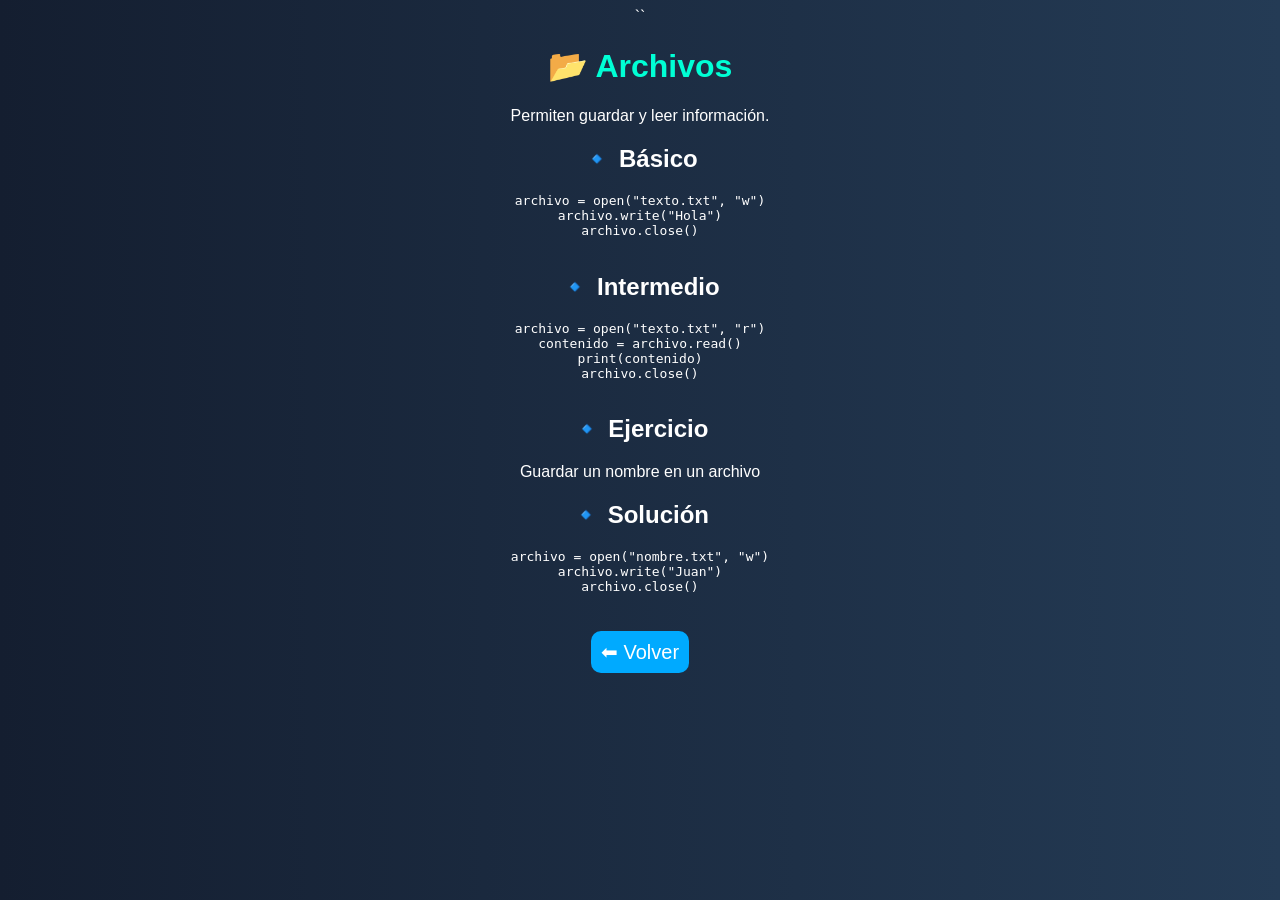
==== archivos.html @ f070af31 "Update archivos.html" ====
<!DOCTYPE html>
<html>
<head>
    <title>Archivos</title>
    <link rel="stylesheet" href="estilos.css">
``
</head>

<body>
    <h1>📂 Archivos</h1>

    <p>Permiten guardar y leer información.</p>

    <h2>🔹 Básico</h2>
    <pre>
archivo = open("texto.txt", "w")
archivo.write("Hola")
archivo.close()
    </pre>

    <h2>🔹 Intermedio</h2>
    <pre>
archivo = open("texto.txt", "r")
contenido = archivo.read()
print(contenido)
archivo.close()
    </pre>

    <h2>🔹 Ejercicio</h2>
    <p>Guardar un nombre en un archivo</p>

    <h2>🔹 Solución</h2>
    <pre>
archivo = open("nombre.txt", "w")
archivo.write("Juan")
archivo.close()
    </pre>

    <br>
    <a href="index.html">⬅ Volver</a>
</body>
</html>
---- estilos.css ----
body {
    font-family: Arial;
    background: linear-gradient(to right, #141e30, #243b55);
    color: white;
    text-align: center;
}

h1 {
    color: #00ffd5;
}

ul {
    list-style: none;
    padding: 0;
}

li {
    margin: 15px;
}

a {
    text-decoration: none;
    color: white;
    font-size: 20px;
    background-color: #00aaff;
    padding: 10px;
    border-radius: 10px;
}

a:hover {
    background-color: #ff9800;
}
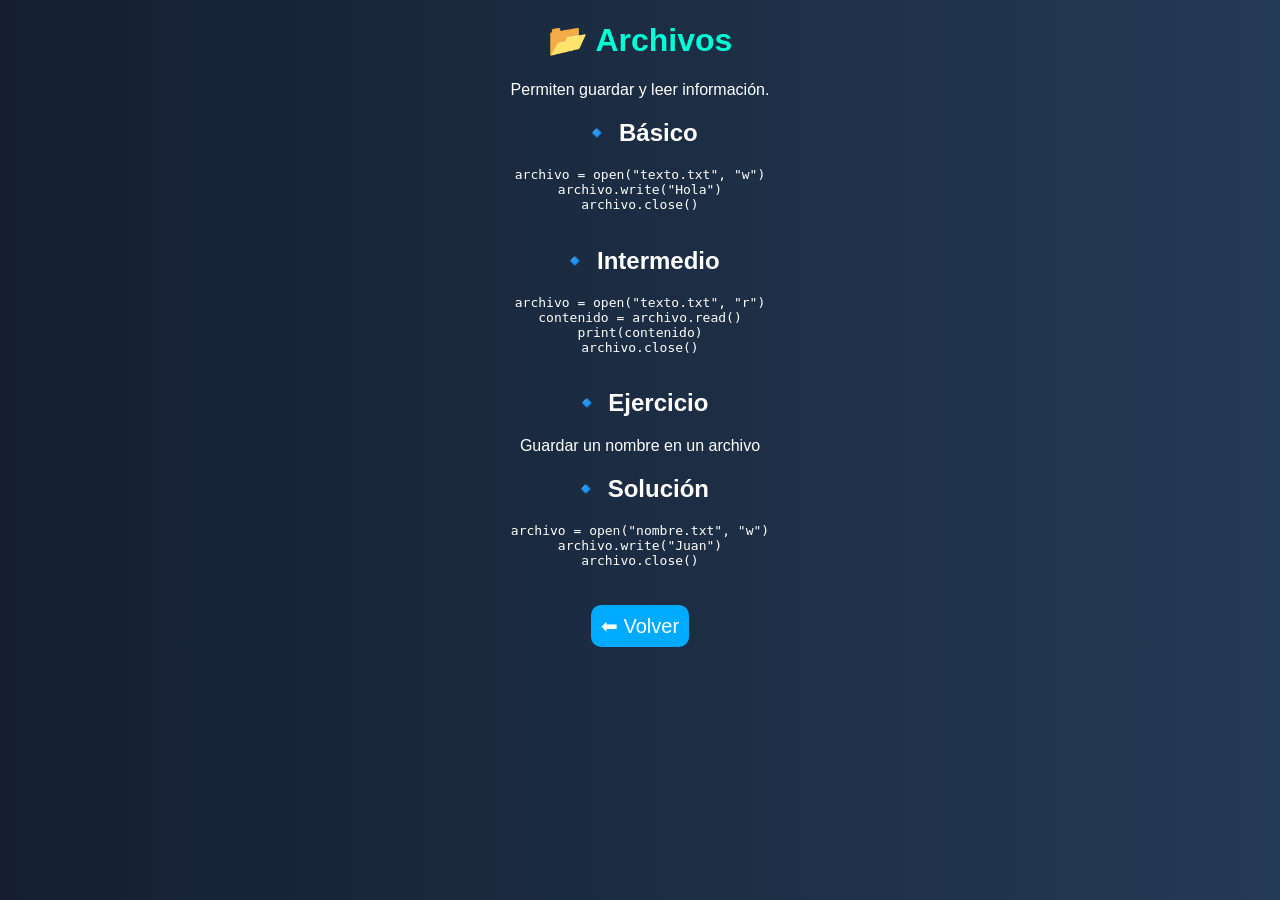
==== commit 2a877d3f: "Update archivos.html" ====
--- a/archivos.html
+++ b/archivos.html
@@ -3,7 +3,6 @@
 <head>
     <title>Archivos</title>
     <link rel="stylesheet" href="estilos.css">
-``
 </head>
 
 <body>
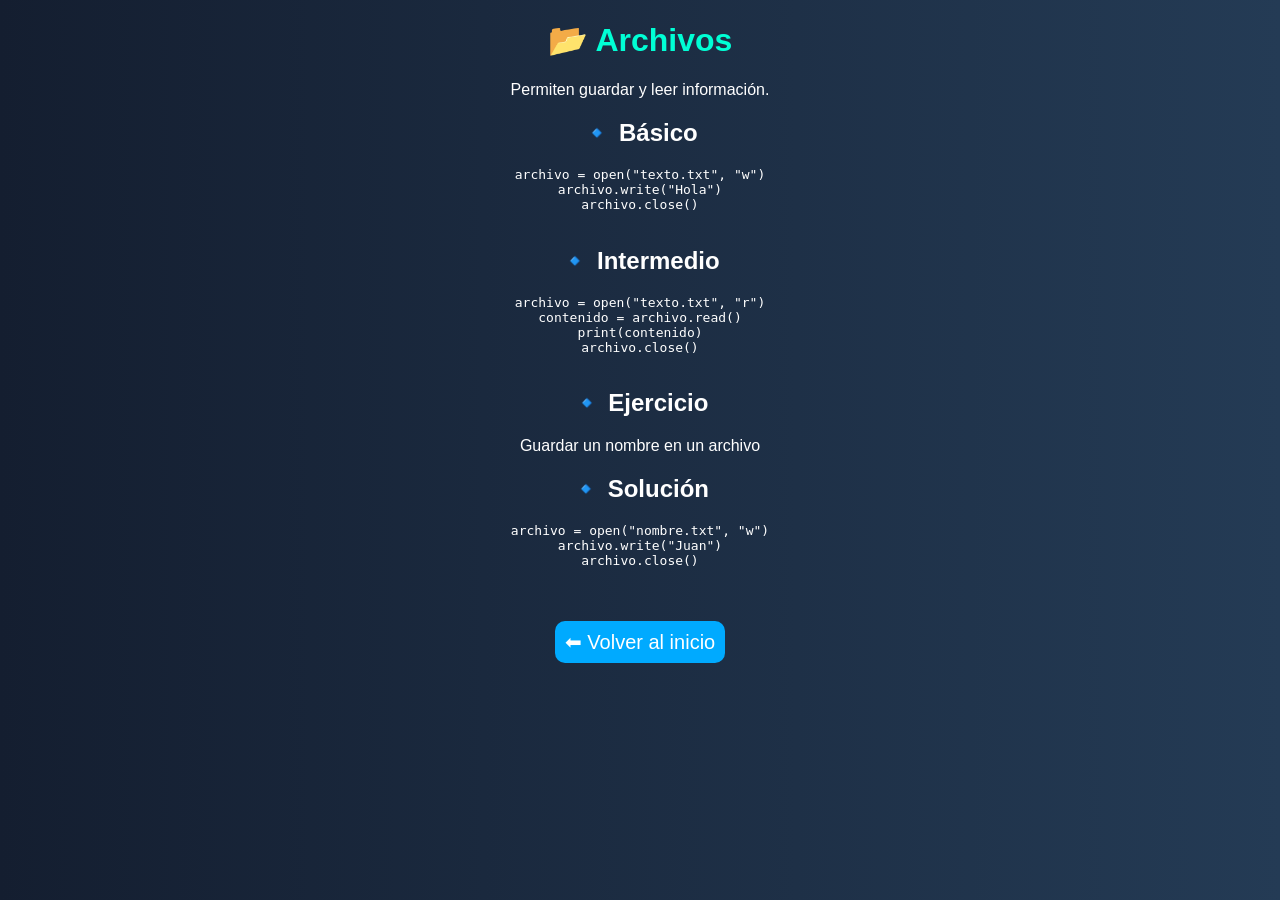
==== commit 256096a5: "Update archivos.html" ====
--- a/archivos.html
+++ b/archivos.html
@@ -36,6 +36,6 @@
     </pre>
 
     <br>
-    <a href="index.html">⬅ Volver</a>
+    <p><a href="index.html">⬅ Volver al inicio</a></p>
 </body>
 </html>
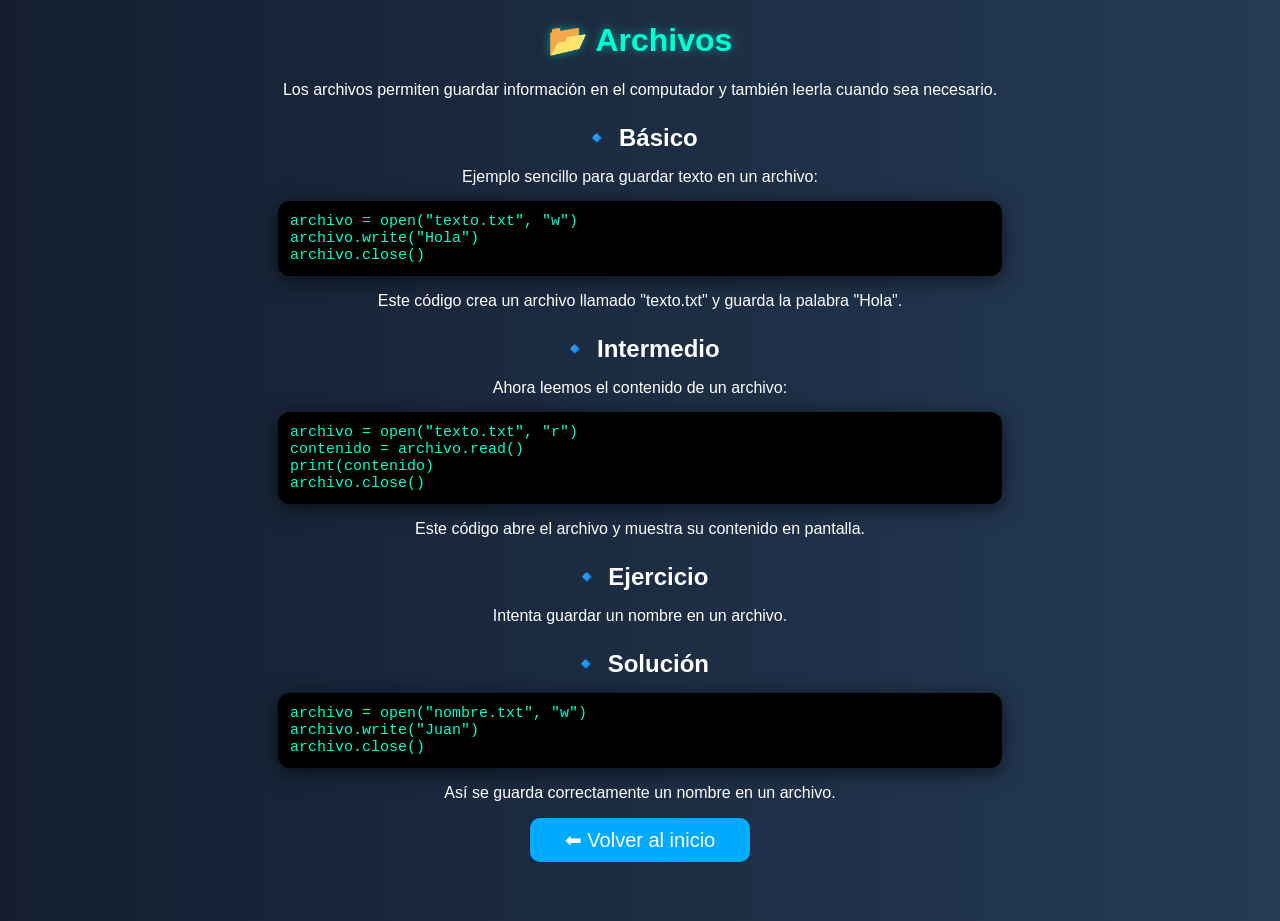
==== commit 6eb93f8f: "Update archivos.html" ====
--- a/archivos.html
+++ b/archivos.html
@@ -4,38 +4,36 @@
     <title>Archivos</title>
     <link rel="stylesheet" href="estilos.css">
 </head>
+<body>
+   <h1>📂 Archivos</h1>
+<p>Los archivos permiten guardar información en el computador y también leerla cuando sea necesario.</p>
 
-<body>
-    <h1>📂 Archivos</h1>
-
-    <p>Permiten guardar y leer información.</p>
-
-    <h2>🔹 Básico</h2>
-    <pre>
+<h2>🔹 Básico</h2>
+<p>Ejemplo sencillo para guardar texto en un archivo:</p>
+<pre>
 archivo = open("texto.txt", "w")
 archivo.write("Hola")
 archivo.close()
-    </pre>
-
-    <h2>🔹 Intermedio</h2>
-    <pre>
+</pre>
+<p>Este código crea un archivo llamado "texto.txt" y guarda la palabra "Hola".</p>
+<h2>🔹 Intermedio</h2>
+<p>Ahora leemos el contenido de un archivo:</p>
+<pre>
 archivo = open("texto.txt", "r")
 contenido = archivo.read()
 print(contenido)
 archivo.close()
-    </pre>
-
-    <h2>🔹 Ejercicio</h2>
-    <p>Guardar un nombre en un archivo</p>
-
-    <h2>🔹 Solución</h2>
-    <pre>
+</pre>
+<p>Este código abre el archivo y muestra su contenido en pantalla.</p>
+<h2>🔹 Ejercicio</h2>
+<p>Intenta guardar un nombre en un archivo.</p>
+<h2>🔹 Solución</h2>
+<pre>
 archivo = open("nombre.txt", "w")
 archivo.write("Juan")
 archivo.close()
-    </pre>
-
-    <br>
-    <p><a href="index.html">⬅ Volver al inicio</a></p>
+</pre>
+<p>Así se guarda correctamente un nombre en un archivo.</p>
+<p><a href="index.html">⬅ Volver al inicio</a></p>
 </body>
 </html>
--- a/estilos.css
+++ b/estilos.css
@@ -3,21 +3,51 @@
     background: linear-gradient(to right, #141e30, #243b55);
     color: white;
     text-align: center;
+    margin: 0;
+    min-height: 100vh;
 }
-
+/* CONTENEDOR */
+.container {
+    max-width: 1200px;
+    margin: auto;
+    padding: 20px;
+    animation: fadeIn 0.8s ease;
+}
+/* ANIMACIÓN AL CARGAR */
+@keyframes fadeIn {
+    from {
+        opacity: 0;
+        transform: translateY(10px);
+    }
+    to {
+        opacity: 1;
+        transform: translateY(0);
+    }
+}
+/* TITULO PRO */
 h1 {
     color: #00ffd5;
+    text-shadow: 0 0 10px rgba(0, 255, 213, 0.5);
 }
-
+/* SUBTITULOS */
+h2 {
+    margin-top: 25px;
+    margin-bottom: 10px;
+}
+/* PARRAFOS */
+p {
+    margin-bottom: 15px;
+}
+/* LISTAS */
 ul {
     list-style: none;
     padding: 0;
 }
 
 li {
-    margin: 15px;
+    margin: 25px 0;
 }
-
+/* BOTONES */
 a {
     text-decoration: none;
     color: white;
@@ -25,8 +55,29 @@
     background-color: #00aaff;
     padding: 10px;
     border-radius: 10px;
+    display: block;
+    width: 200px;
+    margin: 10px auto;
+
+    transition: all 0.3s ease;
 }
-
 a:hover {
     background-color: #ff9800;
+    transform: scale(1.05);
 }
+/* CODIGO (LO MÁS IMPORTANTE) */
+pre {
+    background-color: black;
+    color: #00ffcc;
+    padding: 12px;
+    border-radius: 12px;
+    text-align: left;
+    box-shadow: 0 4px 20px rgba(0, 0, 0, 0.6);
+    max-width: 700px;
+    margin: 15px auto;
+    font-size: 15px;
+    transition: 0.3s;
+}
+pre:hover {
+    transform: scale(1.02);
+}
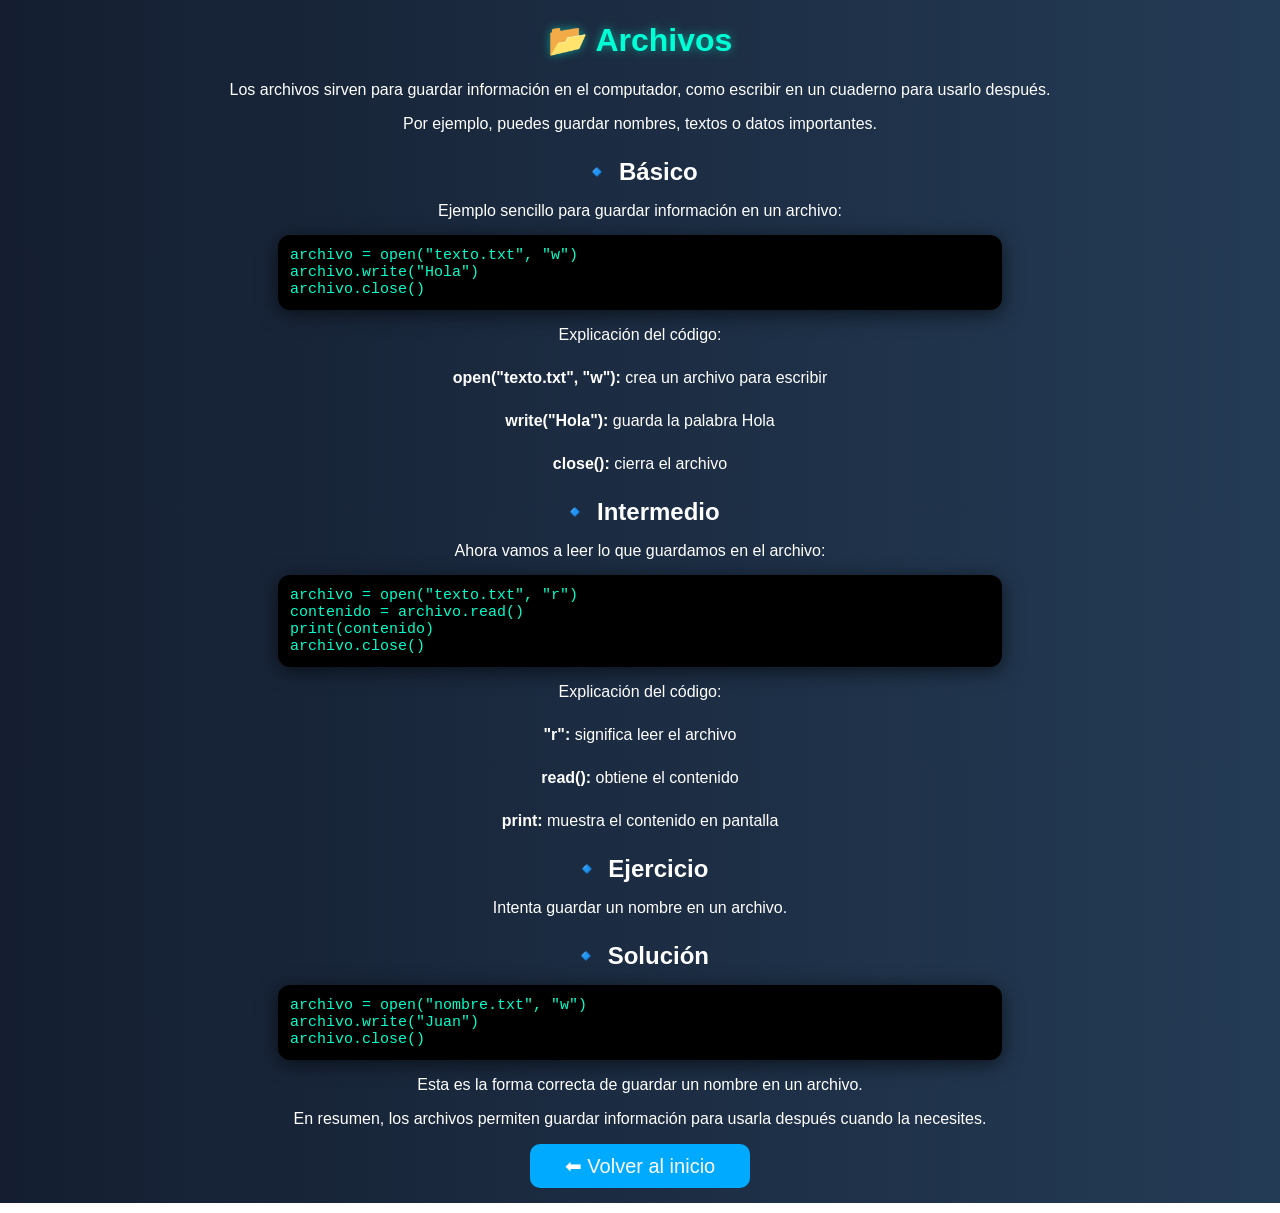
==== commit 7027371c: "Update archivos.html" ====
--- a/archivos.html
+++ b/archivos.html
@@ -6,25 +6,39 @@
 </head>
 <body>
    <h1>📂 Archivos</h1>
-<p>Los archivos permiten guardar información en el computador y también leerla cuando sea necesario.</p>
+<p>Los archivos sirven para guardar información en el computador, como escribir en un cuaderno para usarlo después.</p>
+
+<p>Por ejemplo, puedes guardar nombres, textos o datos importantes.</p>
 
 <h2>🔹 Básico</h2>
-<p>Ejemplo sencillo para guardar texto en un archivo:</p>
+<p>Ejemplo sencillo para guardar información en un archivo:</p>
 <pre>
 archivo = open("texto.txt", "w")
 archivo.write("Hola")
 archivo.close()
 </pre>
-<p>Este código crea un archivo llamado "texto.txt" y guarda la palabra "Hola".</p>
+<p>Explicación del código:</p>
+<ul>
+    <li><b>open("texto.txt", "w"):</b> crea un archivo para escribir</li>
+    <li><b>write("Hola"):</b> guarda la palabra Hola</li>
+    <li><b>close():</b> cierra el archivo</li>
+</ul>
+    
 <h2>🔹 Intermedio</h2>
-<p>Ahora leemos el contenido de un archivo:</p>
+<p>Ahora vamos a leer lo que guardamos en el archivo:</p>
 <pre>
 archivo = open("texto.txt", "r")
 contenido = archivo.read()
 print(contenido)
 archivo.close()
 </pre>
-<p>Este código abre el archivo y muestra su contenido en pantalla.</p>
+<p>Explicación del código:</p>
+<ul>
+    <li><b>"r":</b> significa leer el archivo</li>
+    <li><b>read():</b> obtiene el contenido</li>
+    <li><b>print:</b> muestra el contenido en pantalla</li>
+</ul>
+    
 <h2>🔹 Ejercicio</h2>
 <p>Intenta guardar un nombre en un archivo.</p>
 <h2>🔹 Solución</h2>
@@ -33,7 +47,8 @@
 archivo.write("Juan")
 archivo.close()
 </pre>
-<p>Así se guarda correctamente un nombre en un archivo.</p>
+<p>Esta es la forma correcta de guardar un nombre en un archivo.</p>
+<p>En resumen, los archivos permiten guardar información para usarla después cuando la necesites.</p>
 <p><a href="index.html">⬅ Volver al inicio</a></p>
 </body>
 </html>
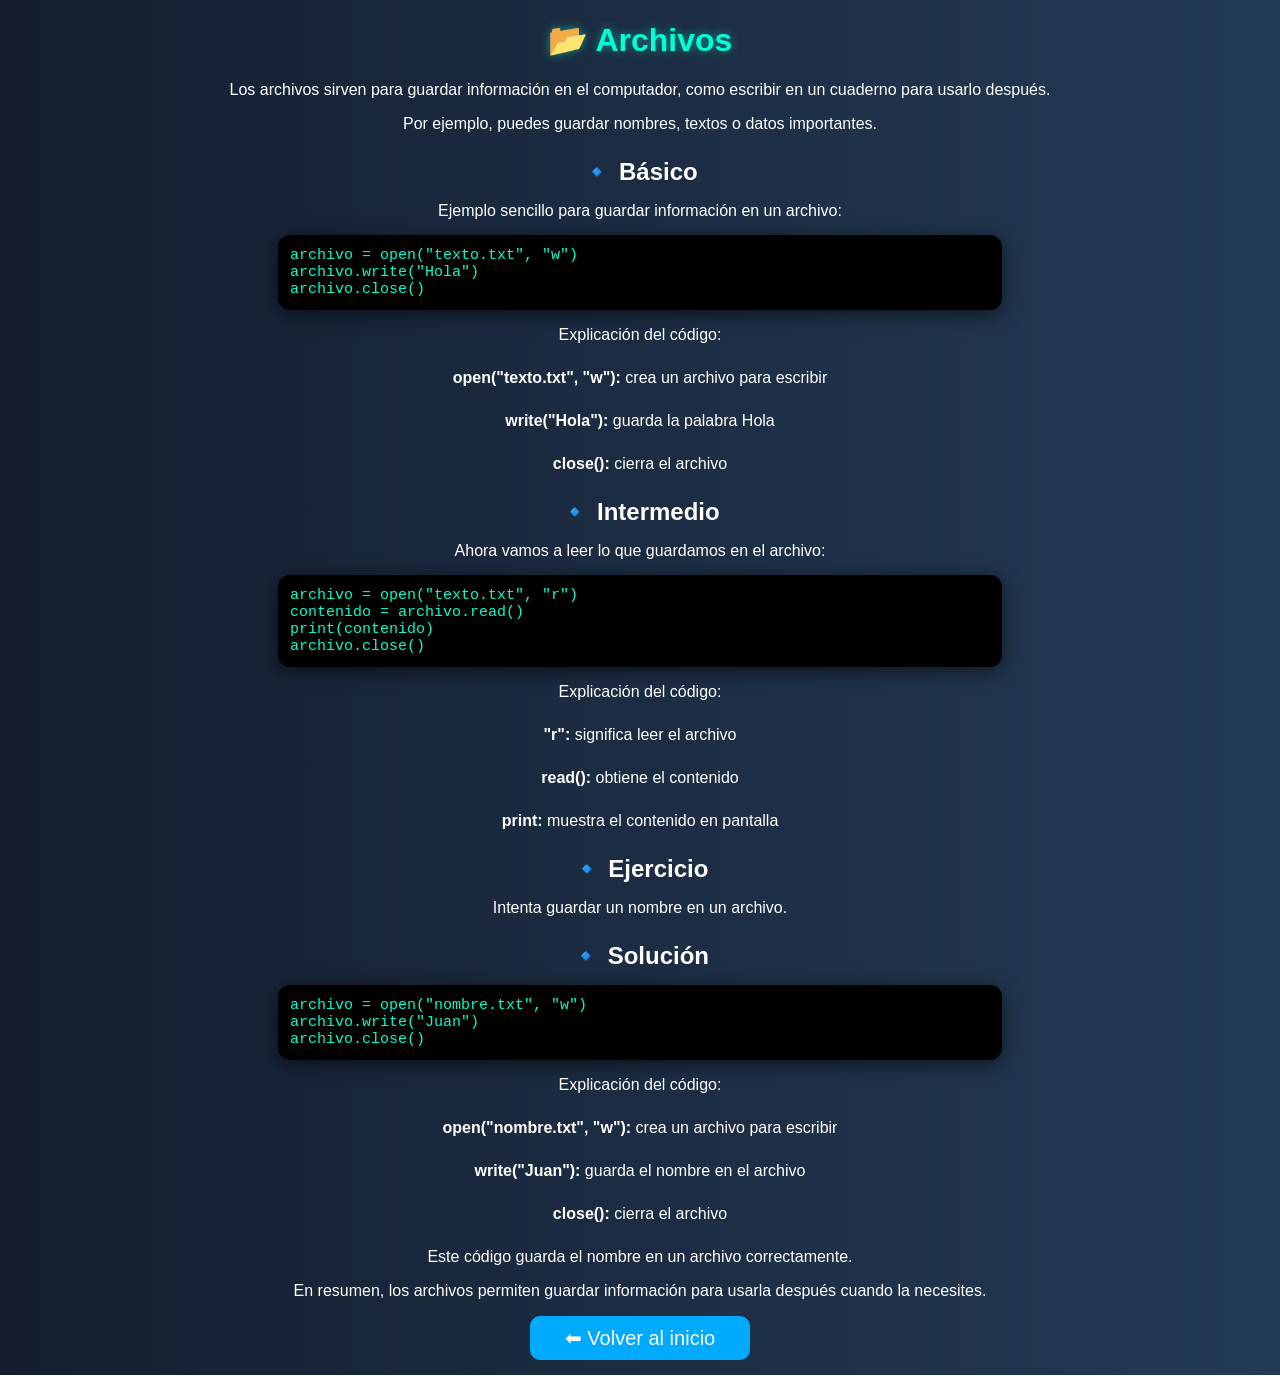
==== commit 3a90d174: "Update archivos.html" ====
--- a/archivos.html
+++ b/archivos.html
@@ -47,7 +47,15 @@
 archivo.write("Juan")
 archivo.close()
 </pre>
-<p>Esta es la forma correcta de guardar un nombre en un archivo.</p>
+<p>Explicación del código:</p>
+
+<ul>
+    <li><b>open("nombre.txt", "w"):</b> crea un archivo para escribir</li>
+    <li><b>write("Juan"):</b> guarda el nombre en el archivo</li>
+    <li><b>close():</b> cierra el archivo</li>
+</ul>
+
+<p>Este código guarda el nombre en un archivo correctamente.</p>
 <p>En resumen, los archivos permiten guardar información para usarla después cuando la necesites.</p>
 <p><a href="index.html">⬅ Volver al inicio</a></p>
 </body>
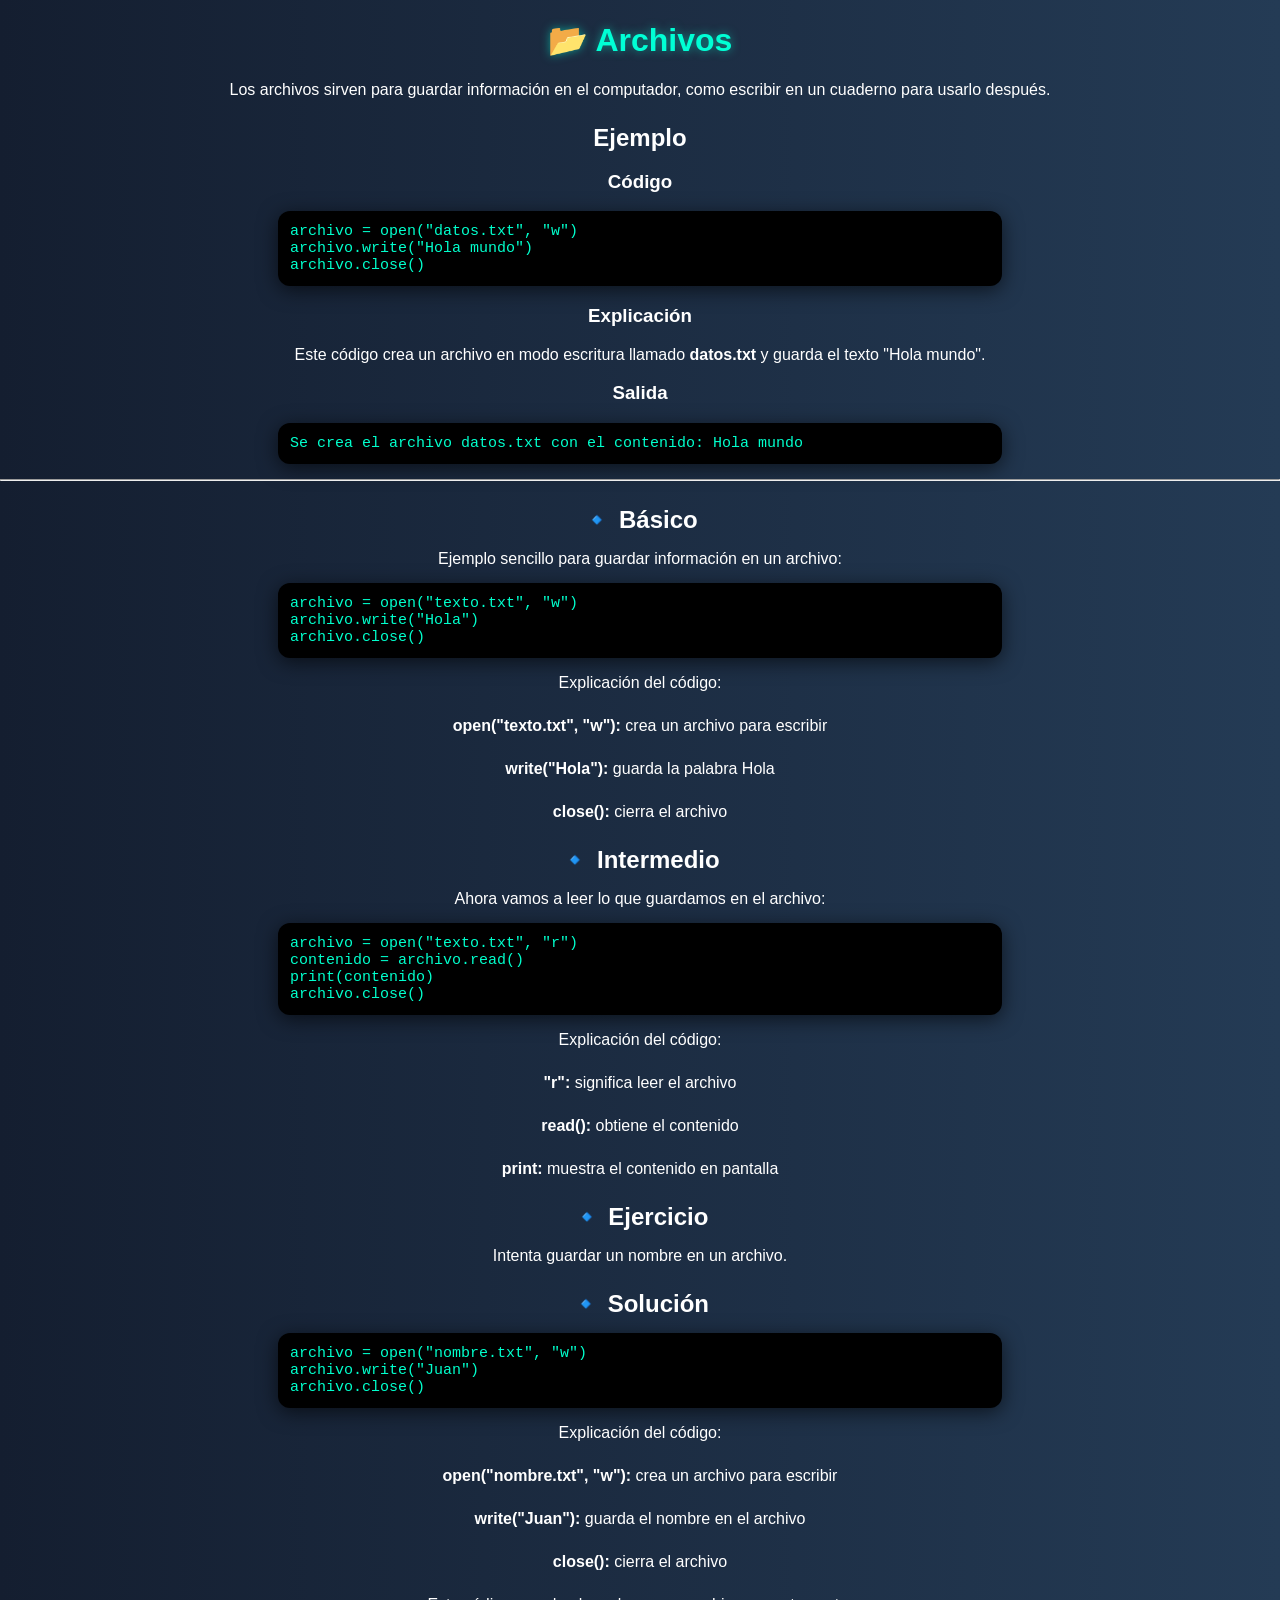
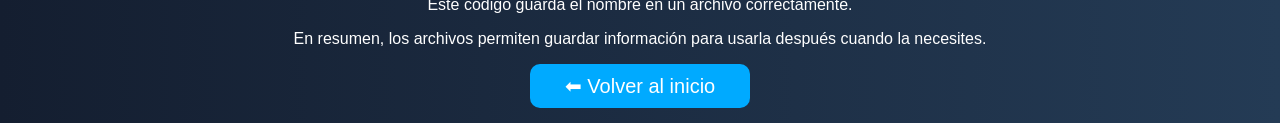
==== commit 22289dc6: "Update archivos.html" ====
--- a/archivos.html
+++ b/archivos.html
@@ -8,7 +8,26 @@
    <h1>📂 Archivos</h1>
 <p>Los archivos sirven para guardar información en el computador, como escribir en un cuaderno para usarlo después.</p>
 
-<p>Por ejemplo, puedes guardar nombres, textos o datos importantes.</p>
+<h2>Ejemplo</h2>
+
+<h3>Código</h3>
+<pre>
+archivo = open("datos.txt", "w")
+archivo.write("Hola mundo")
+archivo.close()
+</pre>
+
+<h3>Explicación</h3>
+<p>
+Este código crea un archivo en modo escritura llamado <strong>datos.txt</strong> y guarda el texto "Hola mundo".
+</p>
+
+<h3>Salida</h3>
+<pre>
+Se crea el archivo datos.txt con el contenido: Hola mundo
+</pre>
+
+<hr>
 
 <h2>🔹 Básico</h2>
 <p>Ejemplo sencillo para guardar información en un archivo:</p>
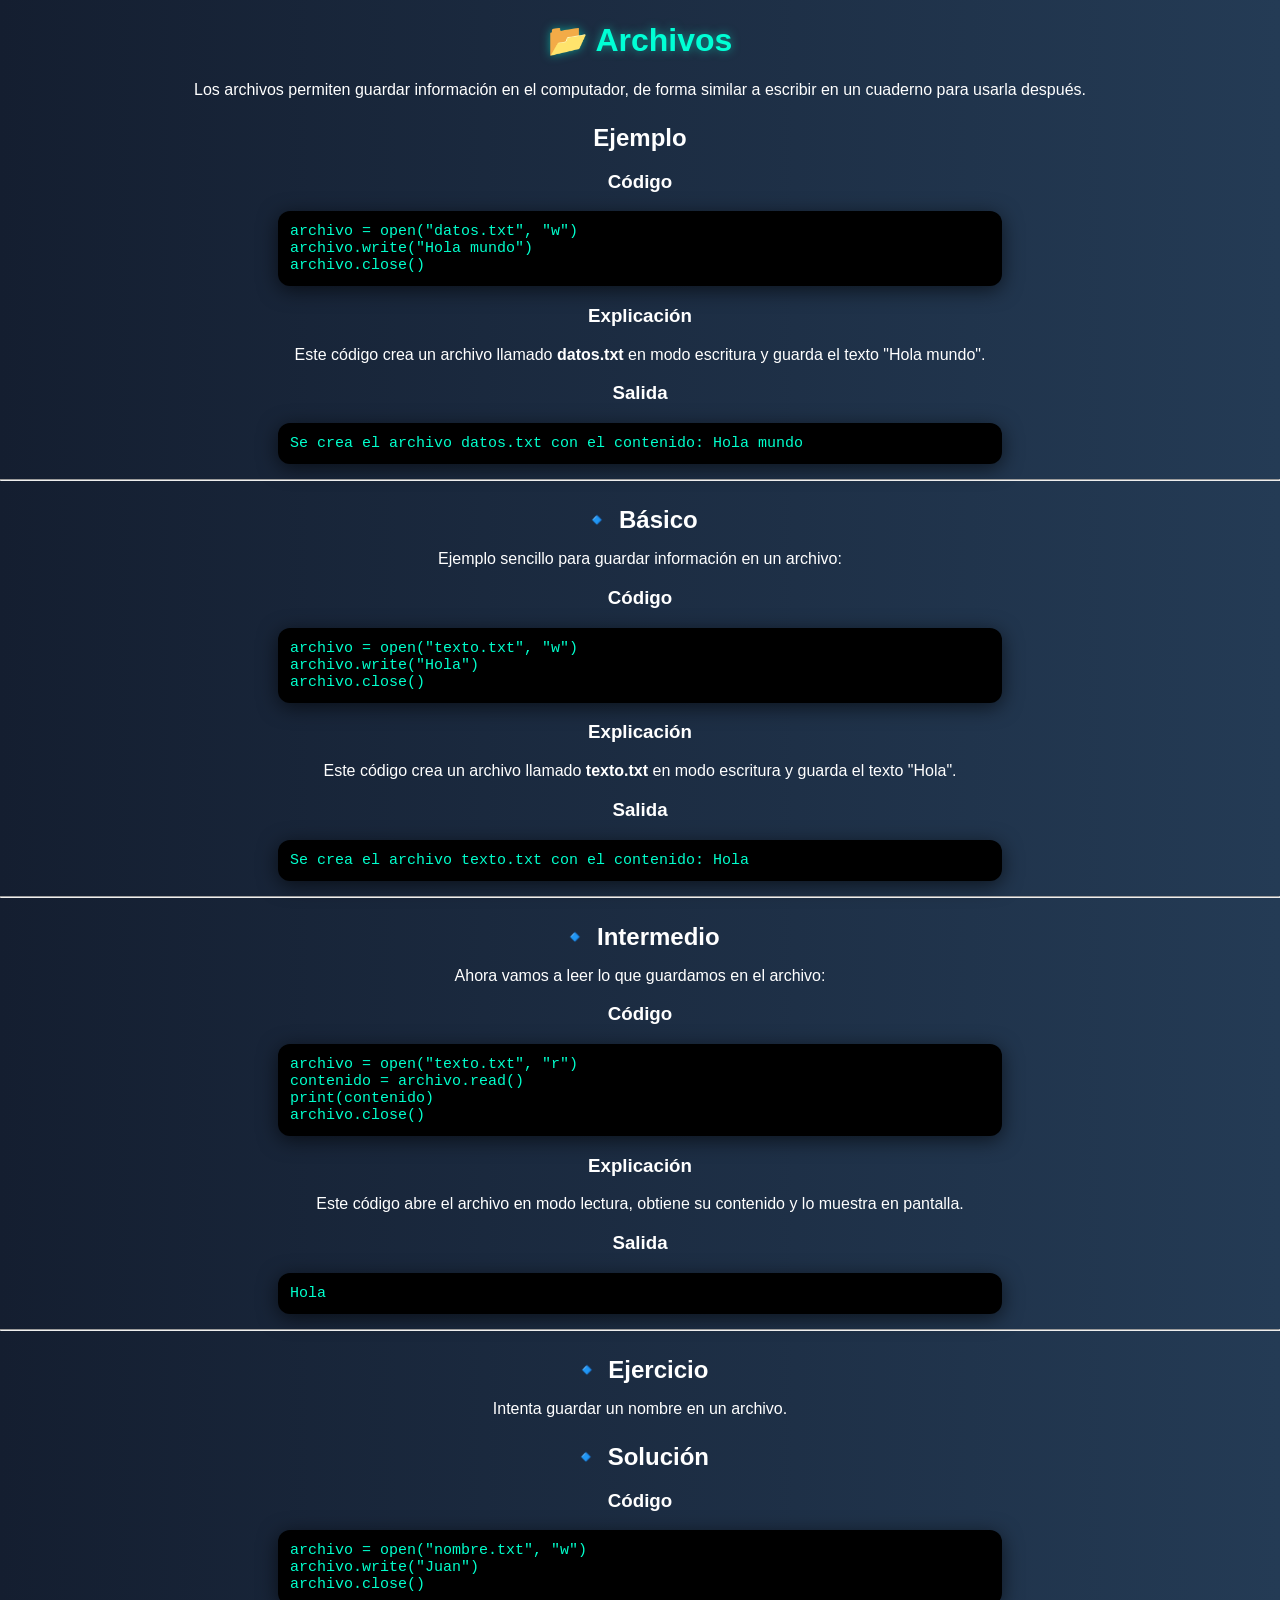
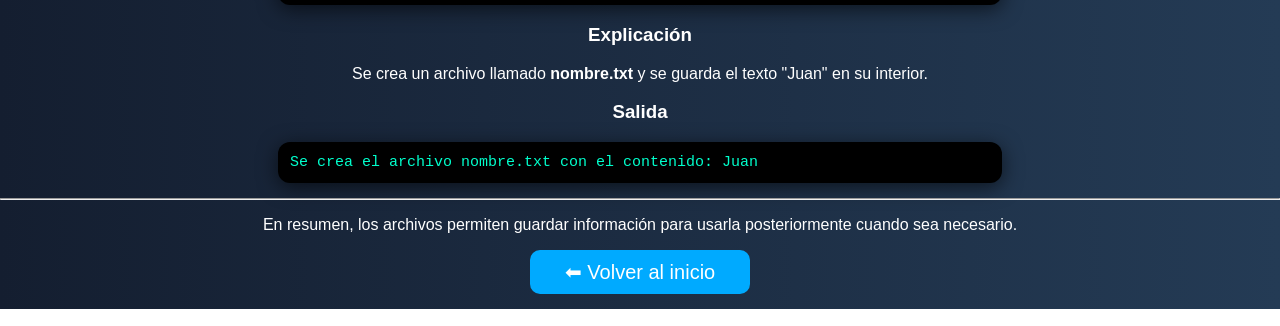
==== commit 81defdff: "Update archivos.html" ====
--- a/archivos.html
+++ b/archivos.html
@@ -4,9 +4,16 @@
     <title>Archivos</title>
     <link rel="stylesheet" href="estilos.css">
 </head>
+
 <body>
-   <h1>📂 Archivos</h1>
-<p>Los archivos sirven para guardar información en el computador, como escribir en un cuaderno para usarlo después.</p>
+
+<h1>📂 Archivos</h1>
+
+<p>
+Los archivos permiten guardar información en el computador, de forma similar a escribir en un cuaderno para usarla después.
+</p>
+
+<!-- ================== EJEMPLO ================== -->
 
 <h2>Ejemplo</h2>
 
@@ -19,7 +26,7 @@
 
 <h3>Explicación</h3>
 <p>
-Este código crea un archivo en modo escritura llamado <strong>datos.txt</strong> y guarda el texto "Hola mundo".
+Este código crea un archivo llamado <strong>datos.txt</strong> en modo escritura y guarda el texto "Hola mundo".
 </p>
 
 <h3>Salida</h3>
@@ -29,53 +36,95 @@
 
 <hr>
 
+<!-- ================== BÁSICO ================== -->
+
 <h2>🔹 Básico</h2>
+
 <p>Ejemplo sencillo para guardar información en un archivo:</p>
+
+<h3>Código</h3>
 <pre>
 archivo = open("texto.txt", "w")
 archivo.write("Hola")
 archivo.close()
 </pre>
-<p>Explicación del código:</p>
-<ul>
-    <li><b>open("texto.txt", "w"):</b> crea un archivo para escribir</li>
-    <li><b>write("Hola"):</b> guarda la palabra Hola</li>
-    <li><b>close():</b> cierra el archivo</li>
-</ul>
-    
+
+<h3>Explicación</h3>
+<p>
+Este código crea un archivo llamado <strong>texto.txt</strong> en modo escritura y guarda el texto "Hola".
+</p>
+
+<h3>Salida</h3>
+<pre>
+Se crea el archivo texto.txt con el contenido: Hola
+</pre>
+
+<hr>
+
+<!-- ================== INTERMEDIO ================== -->
+
 <h2>🔹 Intermedio</h2>
+
 <p>Ahora vamos a leer lo que guardamos en el archivo:</p>
+
+<h3>Código</h3>
 <pre>
 archivo = open("texto.txt", "r")
 contenido = archivo.read()
 print(contenido)
 archivo.close()
 </pre>
-<p>Explicación del código:</p>
-<ul>
-    <li><b>"r":</b> significa leer el archivo</li>
-    <li><b>read():</b> obtiene el contenido</li>
-    <li><b>print:</b> muestra el contenido en pantalla</li>
-</ul>
-    
+
+<h3>Explicación</h3>
+<p>
+Este código abre el archivo en modo lectura, obtiene su contenido y lo muestra en pantalla.
+</p>
+
+<h3>Salida</h3>
+<pre>
+Hola
+</pre>
+
+<hr>
+
+<!-- ================== EJERCICIO ================== -->
+
 <h2>🔹 Ejercicio</h2>
-<p>Intenta guardar un nombre en un archivo.</p>
+
+<p>
+Intenta guardar un nombre en un archivo.
+</p>
+
 <h2>🔹 Solución</h2>
+
+<h3>Código</h3>
 <pre>
 archivo = open("nombre.txt", "w")
 archivo.write("Juan")
 archivo.close()
 </pre>
-<p>Explicación del código:</p>
 
-<ul>
-    <li><b>open("nombre.txt", "w"):</b> crea un archivo para escribir</li>
-    <li><b>write("Juan"):</b> guarda el nombre en el archivo</li>
-    <li><b>close():</b> cierra el archivo</li>
-</ul>
+<h3>Explicación</h3>
+<p>
+Se crea un archivo llamado <strong>nombre.txt</strong> y se guarda el texto "Juan" en su interior.
+</p>
 
-<p>Este código guarda el nombre en un archivo correctamente.</p>
-<p>En resumen, los archivos permiten guardar información para usarla después cuando la necesites.</p>
-<p><a href="index.html">⬅ Volver al inicio</a></p>
+<h3>Salida</h3>
+<pre>
+Se crea el archivo nombre.txt con el contenido: Juan
+</pre>
+
+<hr>
+
+<!-- ================== CONCLUSIÓN ================== -->
+
+<p>
+En resumen, los archivos permiten guardar información para usarla posteriormente cuando sea necesario.
+</p>
+
+<p>
+<a href="index.html">⬅ Volver al inicio</a>
+</p>
+
 </body>
 </html>
